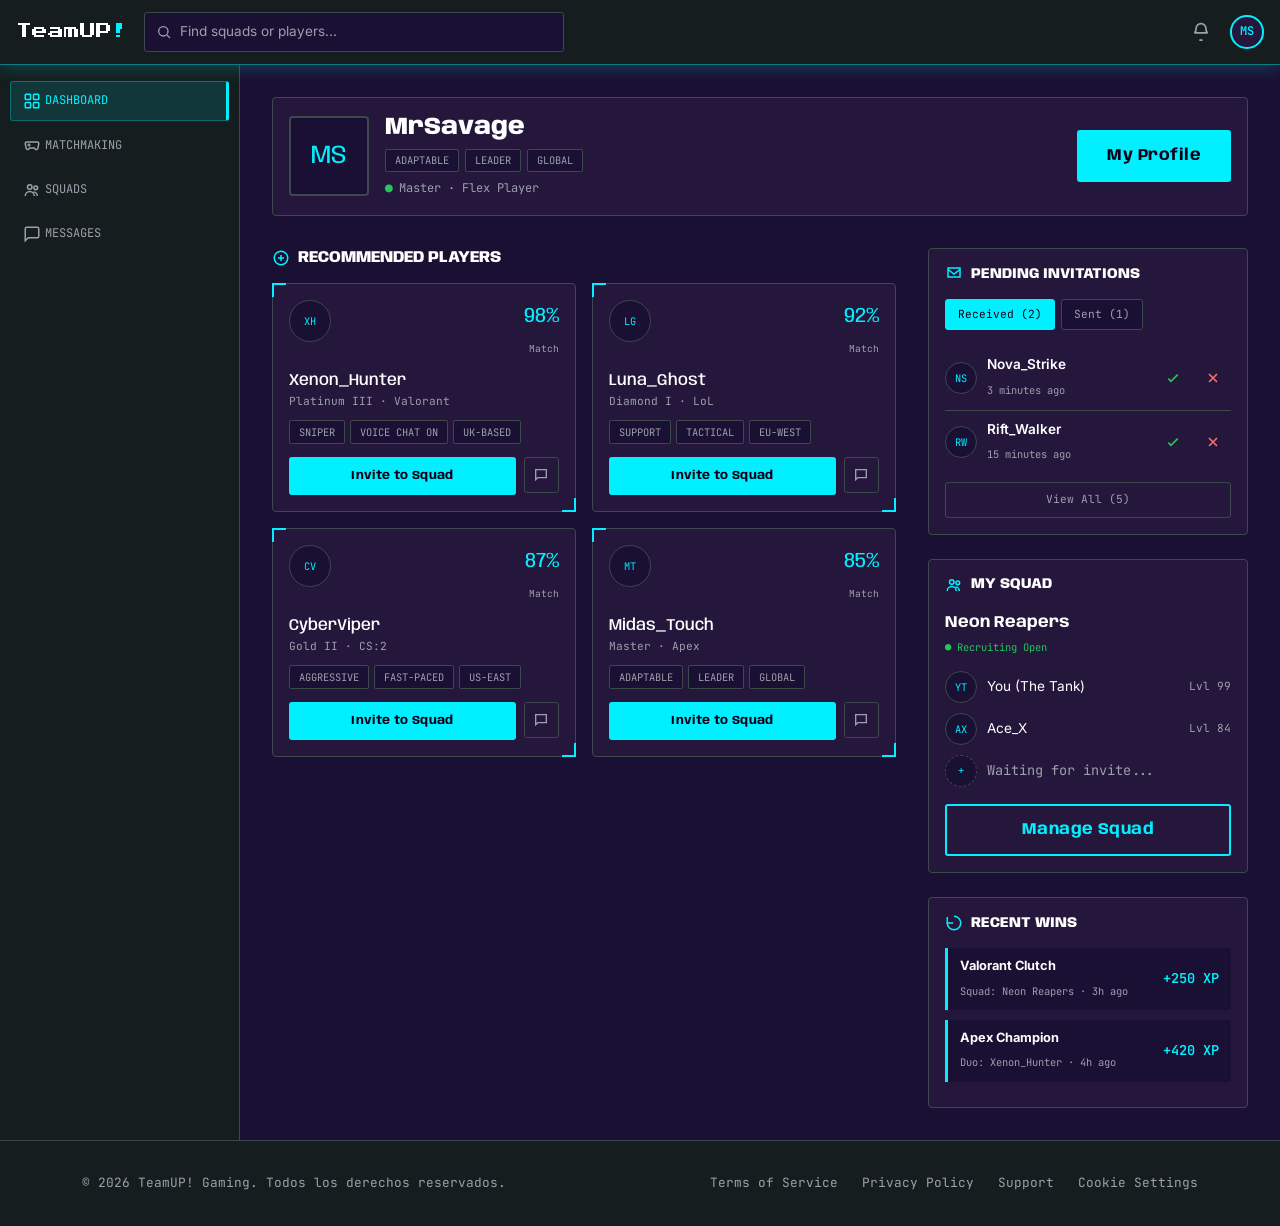
==== secciones/dashboard.html @ db88d230 "dashboard" ====
<!DOCTYPE html>
<html lang="es">
<head>
  <meta charset="UTF-8">
  <meta name="viewport" content="width=device-width, initial-scale=1.0">
  <title>Dashboard — TeamUP!</title>

  <link href="https://cdn.jsdelivr.net/npm/bootstrap@5.3.8/dist/css/bootstrap.min.css" rel="stylesheet">
  <link rel="preconnect" href="https://fonts.googleapis.com">
  <link rel="preconnect" href="https://fonts.gstatic.com" crossorigin>
  <link href="https://fonts.googleapis.com/css2?family=Press+Start+2P&family=Anybody:wght@600;800&family=Inter:wght@400;500&family=JetBrains+Mono:wght@500&display=swap" rel="stylesheet">
  <link rel="stylesheet" href="../assets/css/style.css">
</head>
<body>

  <!-- ===================== HEADER DE LA APP (compartido) ===================== -->
  <header class="app-header">
    <a href="../index.html" class="logo text-decoration-none">TeamUP<span class="text-accent">!</span></a>

    <div class="app-search">
      <svg width="16" height="16" viewBox="0 0 24 24" fill="none" stroke="currentColor" stroke-width="2">
        <circle cx="11" cy="11" r="7"/><path d="M21 21l-4.3-4.3"/>
      </svg>
      <input type="text" placeholder="Find squads or players...">
    </div>

    <div class="app-header-actions">
      <button class="icon-btn" aria-label="Notificaciones">
        <svg width="20" height="20" viewBox="0 0 24 24" fill="none" stroke="currentColor" stroke-width="2">
          <path d="M18 8a6 6 0 1 0-12 0c0 4-2 5-2 5h16s-2-1-2-5"/>
          <path d="M13.7 21a2 2 0 0 1-3.4 0"/>
        </svg>
      </button>
      <a href="edit-profile.html" class="avatar-sm text-decoration-none" aria-label="Mi perfil">MS</a>
    </div>
  </header>

  <div class="app-shell">

    <!-- ===================== SIDEBAR (compartido) ===================== -->
    <aside class="app-sidebar">
      <nav aria-label="Navegación de la app">
        <ul class="sidebar-nav">
          <li>
            <a href="dashboard.html" class="sidebar-link active">
              <svg viewBox="0 0 24 24" fill="none" stroke="currentColor" stroke-width="2">
                <rect x="3" y="3" width="7" height="7" rx="1"/><rect x="14" y="3" width="7" height="7" rx="1"/>
                <rect x="3" y="14" width="7" height="7" rx="1"/><rect x="14" y="14" width="7" height="7" rx="1"/>
              </svg>
              Dashboard
            </a>
          </li>
          <li>
            <a href="matchmaking.html" class="sidebar-link">
              <svg viewBox="0 0 24 24" fill="none" stroke="currentColor" stroke-width="2">
                <path d="M6 12h4M8 10v4M15 11h.01M18 13h.01"/>
                <path d="M5 8h14a2 2 0 0 1 2 2.5l-1.2 6A2 2 0 0 1 17.8 18H17l-2-2H9l-2 2h-.8a2 2 0 0 1-1.97-1.5l-1.2-6A2 2 0 0 1 5 8z"/>
              </svg>
              Matchmaking
            </a>
          </li>
          <li>
            <a href="squads.html" class="sidebar-link">
              <svg viewBox="0 0 24 24" fill="none" stroke="currentColor" stroke-width="2">
                <circle cx="9" cy="8" r="3"/><circle cx="17" cy="9" r="2.5"/>
                <path d="M3 20c0-3.3 2.7-6 6-6s6 2.7 6 6M14 14.5c2.8.3 5 2.5 5 5.5"/>
              </svg>
              Squads
            </a>
          </li>
          <li>
            <a href="messages.html" class="sidebar-link">
              <svg viewBox="0 0 24 24" fill="none" stroke="currentColor" stroke-width="2">
                <path d="M21 15a2 2 0 0 1-2 2H7l-4 4V5a2 2 0 0 1 2-2h14a2 2 0 0 1 2 2z"/>
              </svg>
              Messages
            </a>
          </li>
        </ul>
      </nav>
    </aside>

    <!-- ===================== CONTENIDO DEL DASHBOARD ===================== -->
    <main class="app-main">

      <!-- Banner de perfil -->
      <div class="panel profile-banner">
        <div class="avatar-lg">MS</div>
        <div class="profile-info flex-grow-1">
          <h1>MrSavage</h1>
          <div class="profile-tags">
            <span class="tag-pill">Adaptable</span>
            <span class="tag-pill">Leader</span>
            <span class="tag-pill">Global</span>
          </div>
          <p class="profile-meta mb-0">
            <span class="badge-online">●</span> Master · Flex Player
          </p>
        </div>
        <a href="edit-profile.html" class="btn btn-accent">My Profile</a>
      </div>

      <div class="dashboard-grid">

        <!-- Columna principal: jugadores recomendados -->
        <div>
          <div class="panel-header">
            <svg viewBox="0 0 24 24" fill="none" stroke="currentColor" stroke-width="2">
              <circle cx="12" cy="12" r="9"/><path d="M12 8v8M8 12h8"/>
            </svg>
            <h2 class="panel-title">Recommended Players</h2>
          </div>

          <div class="match-grid mb-4">

            <article class="match-card">
              <div class="match-card-top">
                <div class="member-avatar" style="width:2.6rem;height:2.6rem;">XH</div>
                <div class="match-percent">
                  <span class="value">98%</span>
                  <span class="label">Match</span>
                </div>
              </div>
              <h3>Xenon_Hunter</h3>
              <p class="rank-line">Platinum III · Valorant</p>
              <div class="tags-row">
                <span class="tag-pill">Sniper</span>
                <span class="tag-pill">Voice Chat On</span>
                <span class="tag-pill">UK-Based</span>
              </div>
              <div class="match-card-actions">
                <button class="btn btn-accent">Invite to Squad</button>
                <button class="icon-btn" aria-label="Enviar mensaje">
                  <svg width="16" height="16" viewBox="0 0 24 24" fill="none" stroke="currentColor" stroke-width="2">
                    <path d="M4 4h16v12H7l-3 3z"/>
                  </svg>
                </button>
              </div>
            </article>

            <article class="match-card">
              <div class="match-card-top">
                <div class="member-avatar" style="width:2.6rem;height:2.6rem;">LG</div>
                <div class="match-percent">
                  <span class="value">92%</span>
                  <span class="label">Match</span>
                </div>
              </div>
              <h3>Luna_Ghost</h3>
              <p class="rank-line">Diamond I · LoL</p>
              <div class="tags-row">
                <span class="tag-pill">Support</span>
                <span class="tag-pill">Tactical</span>
                <span class="tag-pill">EU-West</span>
              </div>
              <div class="match-card-actions">
                <button class="btn btn-accent">Invite to Squad</button>
                <button class="icon-btn" aria-label="Enviar mensaje">
                  <svg width="16" height="16" viewBox="0 0 24 24" fill="none" stroke="currentColor" stroke-width="2">
                    <path d="M4 4h16v12H7l-3 3z"/>
                  </svg>
                </button>
              </div>
            </article>

            <article class="match-card">
              <div class="match-card-top">
                <div class="member-avatar" style="width:2.6rem;height:2.6rem;">CV</div>
                <div class="match-percent">
                  <span class="value">87%</span>
                  <span class="label">Match</span>
                </div>
              </div>
              <h3>CyberViper</h3>
              <p class="rank-line">Gold II · CS:2</p>
              <div class="tags-row">
                <span class="tag-pill">Aggressive</span>
                <span class="tag-pill">Fast-Paced</span>
                <span class="tag-pill">US-East</span>
              </div>
              <div class="match-card-actions">
                <button class="btn btn-accent">Invite to Squad</button>
                <button class="icon-btn" aria-label="Enviar mensaje">
                  <svg width="16" height="16" viewBox="0 0 24 24" fill="none" stroke="currentColor" stroke-width="2">
                    <path d="M4 4h16v12H7l-3 3z"/>
                  </svg>
                </button>
              </div>
            </article>

            <article class="match-card">
              <div class="match-card-top">
                <div class="member-avatar" style="width:2.6rem;height:2.6rem;">MT</div>
                <div class="match-percent">
                  <span class="value">85%</span>
                  <span class="label">Match</span>
                </div>
              </div>
              <h3>Midas_Touch</h3>
              <p class="rank-line">Master · Apex</p>
              <div class="tags-row">
                <span class="tag-pill">Adaptable</span>
                <span class="tag-pill">Leader</span>
                <span class="tag-pill">Global</span>
              </div>
              <div class="match-card-actions">
                <button class="btn btn-accent">Invite to Squad</button>
                <button class="icon-btn" aria-label="Enviar mensaje">
                  <svg width="16" height="16" viewBox="0 0 24 24" fill="none" stroke="currentColor" stroke-width="2">
                    <path d="M4 4h16v12H7l-3 3z"/>
                  </svg>
                </button>
              </div>
            </article>

          </div>
        </div>

        <!-- Columna lateral: invitaciones, mi squad, recent wins -->
        <div>

          <div class="panel mb-4">
            <div class="panel-header">
              <svg viewBox="0 0 24 24" fill="none" stroke="currentColor" stroke-width="2">
                <path d="M4 4h16v12H4z"/><path d="M4 6l8 6 8-6"/>
              </svg>
              <h2 class="panel-title" style="font-size:0.9rem;">Pending Invitations</h2>
            </div>

            <div class="invite-tabs">
              <button class="active">Received (2)</button>
              <button>Sent (1)</button>
            </div>

            <div class="invite-row">
              <div class="member-avatar">NS</div>
              <div>
                <span class="invite-name">Nova_Strike</span>
                <span class="invite-time">3 minutes ago</span>
              </div>
              <div class="invite-row-actions">
                <button class="icon-btn icon-btn-accept" aria-label="Aceptar">
                  <svg width="16" height="16" viewBox="0 0 24 24" fill="none" stroke="currentColor" stroke-width="2.5"><path d="M5 13l4 4L19 7"/></svg>
                </button>
                <button class="icon-btn icon-btn-decline" aria-label="Rechazar">
                  <svg width="16" height="16" viewBox="0 0 24 24" fill="none" stroke="currentColor" stroke-width="2.5"><path d="M6 6l12 12M18 6L6 18"/></svg>
                </button>
              </div>
            </div>

            <div class="invite-row">
              <div class="member-avatar">RW</div>
              <div>
                <span class="invite-name">Rift_Walker</span>
                <span class="invite-time">15 minutes ago</span>
              </div>
              <div class="invite-row-actions">
                <button class="icon-btn icon-btn-accept" aria-label="Aceptar">
                  <svg width="16" height="16" viewBox="0 0 24 24" fill="none" stroke="currentColor" stroke-width="2.5"><path d="M5 13l4 4L19 7"/></svg>
                </button>
                <button class="icon-btn icon-btn-decline" aria-label="Rechazar">
                  <svg width="16" height="16" viewBox="0 0 24 24" fill="none" stroke="currentColor" stroke-width="2.5"><path d="M6 6l12 12M18 6L6 18"/></svg>
                </button>
              </div>
            </div>

            <button class="btn-text-link">View All (5)</button>
          </div>

          <div class="panel mb-4">
            <div class="panel-header">
              <svg viewBox="0 0 24 24" fill="none" stroke="currentColor" stroke-width="2">
                <circle cx="9" cy="8" r="3"/><circle cx="17" cy="9" r="2.5"/>
                <path d="M3 20c0-3.3 2.7-6 6-6s6 2.7 6 6M14 14.5c2.8.3 5 2.5 5 5.5"/>
              </svg>
              <h2 class="panel-title" style="font-size:0.9rem;">My Squad</h2>
            </div>

            <p class="squad-name">Neon Reapers</p>
            <p class="squad-status">● Recruiting Open</p>

            <div class="squad-member-row">
              <div class="member-avatar">YT</div>
              <span class="member-name">You (The Tank)</span>
              <span class="member-level">Lvl 99</span>
            </div>
            <div class="squad-member-row">
              <div class="member-avatar">AX</div>
              <span class="member-name">Ace_X</span>
              <span class="member-level">Lvl 84</span>
            </div>
            <div class="squad-member-row is-empty">
              <div class="member-avatar">+</div>
              <span class="member-name">Waiting for invite...</span>
            </div>

            <a href="squads.html" class="btn btn-outline-accent w-100 mt-2">Manage Squad</a>
          </div>

          <div class="panel">
            <div class="panel-header">
              <svg viewBox="0 0 24 24" fill="none" stroke="currentColor" stroke-width="2">
                <path d="M3 12a9 9 0 1 0 9-9"/><path d="M3 4v8h8"/>
              </svg>
              <h2 class="panel-title" style="font-size:0.9rem;">Recent Wins</h2>
            </div>

            <div class="win-row">
              <div>
                <span class="win-title">Valorant Clutch</span>
                <span class="win-meta">Squad: Neon Reapers · 3h ago</span>
              </div>
              <span class="win-xp">+250 XP</span>
            </div>
            <div class="win-row">
              <div>
                <span class="win-title">Apex Champion</span>
                <span class="win-meta">Duo: Xenon_Hunter · 4h ago</span>
              </div>
              <span class="win-xp">+420 XP</span>
            </div>
          </div>

        </div>
      </div>

    </main>
  </div>

  <!-- ===================== FOOTER (compartido) ===================== -->
  <footer class="site-footer">
    <div class="container d-flex flex-column flex-md-row justify-content-between align-items-center gap-3">
      <p class="mb-0">© <span id="anioActual"></span> TeamUP! Gaming. Todos los derechos reservados.</p>
      <ul class="footer-links list-unstyled d-flex gap-4 mb-0">
        <li><a href="terminos.html">Terms of Service</a></li>
        <li><a href="privacidad.html">Privacy Policy</a></li>
        <li><a href="soporte.html">Support</a></li>
        <li><a href="cookies.html">Cookie Settings</a></li>
      </ul>
    </div>
  </footer>

  <script src="https://cdn.jsdelivr.net/npm/bootstrap@5.3.8/dist/js/bootstrap.bundle.min.js"></script>
  <script src="../assets/js/script.js"></script>
</body>
</html>
---- assets/css/style.css ----
/* ===========================================================
   TeamUP! — style.css
   Estilos personalizados + overrides de Bootstrap 5.3.8
   Enfoque MOBILE FIRST: las reglas base son para celular (320px+),
   y los @media (min-width) van agregando/ajustando para
   tablet (768px) y desktop (1024px+).
   =========================================================== */

/* -----------------------------------------------------------
   1. DESIGN TOKENS (variables CSS)
   Estos valores son los mismos que están documentados en la
   Guía de Diseño Visual de la Fase 4. Si cambian la paleta allá,
   cambien estas variables y se actualiza TODO el sitio.
----------------------------------------------------------- */
:root {
  /* Color primario */
  --color-accent: #00F0FF;
  --color-accent-active: #00C2D1; /* versión más oscura para estado :active */

  /* Secundarios / neutros oscuros */
  --color-bg: #1A1033;
  --color-bg-alt: #202124;
  --color-panel: #24173B;
  --color-border: #3B494B;
  --color-shell: #151D1E; /* header / sidebar / footer: más oscuro que el resto */

  /* Texto */
  --color-text: #FFFFFF;
  --color-text-muted: #9E9FAC;

  /* Estado */
  --color-success: #22C55E;
  --color-error: #FF6B6B; /* verificado: 6.49:1 sobre --color-bg, supera el mínimo 4.5:1 */

  /* Tipografía */
  --font-display: 'Press Start 2P', cursive;
  --font-heading: 'Anybody', sans-serif;
  --font-body: 'Inter', sans-serif;
  --font-mono: 'JetBrains Mono', monospace;

  /* Espaciado base (escala simple de 8px) */
  --space-sm: 0.5rem;
  --space-md: 1rem;
  --space-lg: 2rem;
  --space-xl: 4rem;

  /* Esquinas: escala chica a propósito, para un look más recto/táctico
     en vez de las esquinas muy redondeadas de antes */
  --radius-sm: 2px;  /* tags, badges chicos */
  --radius-md: 3px;  /* botones, inputs, íconos */
  --radius-lg: 4px;  /* cards y paneles grandes */
}

/* -----------------------------------------------------------
   2. RESET / BASE
----------------------------------------------------------- */
body {
  background-color: var(--color-bg);
  color: var(--color-text);
  font-family: var(--font-body);
  line-height: 1.6;
}

a {
  text-decoration: none;
}

.text-accent {
  color: var(--color-accent);
}

/* Foco visible para navegación con teclado (accesibilidad) */
a:focus-visible,
button:focus-visible,
.btn:focus-visible {
  outline: 2px solid var(--color-accent);
  outline-offset: 3px;
}

/* -----------------------------------------------------------
   3. HEADER / NAVBAR
----------------------------------------------------------- */
.site-header {
  background-color: rgba(26, 16, 51, 0.95);
  border-bottom: 1px solid var(--color-border);
  position: sticky;
  top: 0;
  z-index: 1000;
  transition: box-shadow 0.2s ease;
}

/* Esta clase la agrega/quita script.js cuando hacés scroll */
.site-header--scrolled {
  box-shadow: 0 4px 20px rgba(0, 0, 0, 0.4);
}

.logo {
  font-family: var(--font-display);
  font-size: 1rem;
  color: var(--color-text);
}

.navbar-nav .nav-link {
  font-family: var(--font-mono);
  font-size: 0.85rem;
  letter-spacing: 0.05em;
  color: var(--color-text-muted);
  text-transform: uppercase;
}

.navbar-nav .nav-link.active,
.navbar-nav .nav-link:hover {
  color: var(--color-accent);
}

/* El ícono de "hamburguesa" del menú mobile, en color claro */
.navbar-toggler {
  border-color: var(--color-border);
}
.navbar-toggler-icon {
  filter: invert(1);
}

/* -----------------------------------------------------------
   4. BOTONES (con sus 4 estados: default / hover / active / disabled)
----------------------------------------------------------- */
.btn {
  font-family: var(--font-heading);
  font-weight: 700;
  letter-spacing: 0.03em;
  border-radius: var(--radius-md);
  padding: 0.75rem 1.75rem;
  transition: all 0.2s ease;
}

/* Botón primario — DEFAULT */
.btn-accent {
  background-color: var(--color-accent);
  color: #0A0118; /* texto oscuro, ratio de contraste 12.79:1 ya verificado en la Fase 4 */
  border: 2px solid var(--color-accent);
}

/* Botón primario — HOVER: glow sutil */
.btn-accent:hover {
  background-color: var(--color-accent);
  color: #0A0118;
  box-shadow: 0 0 16px rgba(0, 240, 255, 0.6);
}

/* Botón primario — ACTIVE: más oscuro/"hundido", sin glow (es el momento del click) */
.btn-accent:active {
  background-color: var(--color-accent-active);
  border-color: var(--color-accent-active);
  box-shadow: none;
  transform: translateY(1px);
}

/* Botón primario — DISABLED: opacidad reducida, sin brillo */
.btn-accent:disabled,
.btn-accent.disabled {
  background-color: var(--color-accent);
  opacity: 0.4;
  box-shadow: none;
  cursor: not-allowed;
}

/* Botón secundario (outline) */
.btn-outline-accent {
  background-color: transparent;
  color: var(--color-accent);
  border: 2px solid var(--color-accent);
}

.btn-outline-accent:hover {
  background-color: rgba(0, 240, 255, 0.1);
  box-shadow: 0 0 12px rgba(0, 240, 255, 0.35);
}

.btn-outline-accent:active {
  background-color: rgba(0, 240, 255, 0.18);
  transform: translateY(1px);
}

/* -----------------------------------------------------------
   5. HERO
----------------------------------------------------------- */
.hero {
  padding: var(--space-xl) 0 var(--space-lg);
}

.badge-version {
  display: inline-block;
  font-family: var(--font-mono);
  font-size: 0.7rem;
  color: var(--color-accent);
  border: 1px solid var(--color-border);
  border-radius: var(--radius-sm);
  padding: 0.25rem 0.6rem;
  margin-bottom: var(--space-md);
}

.hero-title {
  font-family: var(--font-heading);
  font-weight: 800;
  font-size: 2rem;
  line-height: 1.15;
  margin-bottom: var(--space-md);
}

.hero-text {
  color: var(--color-text-muted);
  font-size: 1rem;
  max-width: 36rem;
  margin-bottom: var(--space-lg);
}

/* Card flotante del jugador destacado */
.player-card {
  position: relative;
  background-color: var(--color-panel);
  border: 1px solid var(--color-border);
  border-radius: var(--radius-lg);
  padding: var(--space-lg);
}

.player-tag {
  font-family: var(--font-mono);
  font-weight: 600;
  color: var(--color-text);
}

.badge-online {
  color: var(--color-success);
  font-size: 0.8rem;
}

.player-meta {
  font-family: var(--font-mono);
  font-size: 0.8rem;
  color: var(--color-text-muted);
}

.player-rank {
  font-family: var(--font-heading);
  font-size: 2rem;
  color: var(--color-accent);
}
.player-rank small {
  font-size: 1rem;
  color: var(--color-text-muted);
}

.player-stars {
  color: var(--color-accent);
}

/* -----------------------------------------------------------
   6. SECCIÓN DE 3 DESTACADOS (features)
----------------------------------------------------------- */
.features {
  padding: var(--space-xl) 0;
  background-color: var(--color-bg-alt);
}

.section-title {
  font-family: var(--font-heading);
  font-weight: 800;
  font-size: 1.6rem;
}

.section-subtitle {
  color: var(--color-text-muted);
  max-width: 32rem;
}

.feature-card {
  position: relative;
  background-color: var(--color-panel);
  border: 1px solid var(--color-border);
  border-radius: var(--radius-lg);
  padding: var(--space-lg);
  height: 100%;
}

.feature-icon {
  color: var(--color-accent);
  margin-bottom: var(--space-md);
}

.feature-title {
  font-family: var(--font-heading);
  font-weight: 700;
  font-size: 1.1rem;
  margin-bottom: var(--space-sm);
}

.feature-text {
  color: var(--color-text-muted);
  font-size: 0.95rem;
  margin-bottom: 0;
}

/* -----------------------------------------------------------
   7. CTA FINAL
----------------------------------------------------------- */
.cta-final {
  padding: var(--space-xl) 0;
  background: linear-gradient(180deg, var(--color-bg-alt) 0%, var(--color-panel) 100%);
}

.cta-title {
  font-family: var(--font-heading);
  font-weight: 800;
  font-size: 1.8rem;
  margin-bottom: var(--space-md);
}

.cta-text {
  color: var(--color-text-muted);
  max-width: 30rem;
  margin: 0 auto var(--space-lg);
}

/* -----------------------------------------------------------
   8. FOOTER
----------------------------------------------------------- */
.site-footer {
  background-color: var(--color-shell);
  padding: var(--space-lg) 0;
  border-top: 1px solid var(--color-border);
  font-family: var(--font-mono);
  font-size: 0.8rem;
  color: var(--color-text-muted);
}

.footer-links a {
  color: var(--color-text-muted);
}
.footer-links a:hover {
  color: var(--color-accent);
}

/* ===========================================================
   9. ESQUINEROS DIAGONALES (player-card, feature-card, match-card)
   "Esquineros" cyan en diagonal — el detalle de marca que decora
   las cards destacadas (jugador, feature, match). Son 2 elementos
   chicos en forma de L, uno arriba-izquierda y otro abajo-derecha,
   apoyados justo sobre el borde de la card.
   =========================================================== */
.player-card::before,
.player-card::after,
.feature-card::before,
.feature-card::after,
.match-card::before,
.match-card::after {
  content: '';
  position: absolute;
  width: 14px;
  height: 14px;
  pointer-events: none;
}
.player-card::before,
.feature-card::before,
.match-card::before {
  top: -1px;
  left: -1px;
  border-top: 2px solid var(--color-accent);
  border-left: 2px solid var(--color-accent);
}
.player-card::after,
.feature-card::after,
.match-card::after {
  bottom: -1px;
  right: -1px;
  border-bottom: 2px solid var(--color-accent);
  border-right: 2px solid var(--color-accent);
}

/* ===========================================================
   10. PÁGINAS DE AUTENTICACIÓN (Login / Registro)
   =========================================================== */

/* Header simple para Registro: solo logo + link, sin nav completo */
.auth-header {
  padding: var(--space-md) 0;
}
.auth-header a {
  color: var(--color-text-muted);
}
.auth-header a:hover,
.auth-header strong {
  color: var(--color-accent);
}

/* Wrapper que centra la card vertical y horizontalmente */
.auth-wrapper {
  min-height: 100vh;
  display: flex;
  flex-direction: column;
  align-items: center;
  justify-content: center;
  padding: var(--space-lg) var(--space-md);
}

.auth-card {
  background-color: var(--color-panel);
  border: 1px solid var(--color-border);
  border-radius: var(--radius-lg);
  padding: var(--space-lg);
  width: 100%;
  max-width: 26rem;
}

.auth-logo {
  font-family: var(--font-display);
  font-size: 1.1rem;
  color: var(--color-text);
  text-align: center;
  display: block;
  margin-bottom: var(--space-sm);
}

.auth-title {
  font-family: var(--font-heading);
  font-weight: 800;
  font-size: 1.6rem;
  margin-bottom: var(--space-sm);
}

.auth-subtitle {
  text-align: center;
  color: var(--color-text-muted);
  font-family: var(--font-mono);
  font-size: 0.85rem;
  margin-bottom: var(--space-lg);
}

/* -- Campos de formulario -- */
.form-label-game {
  display: flex;
  align-items: center;
  gap: 0.4rem;
  font-family: var(--font-mono);
  font-size: 0.75rem;
  letter-spacing: 0.04em;
  color: var(--color-accent);
  text-transform: uppercase;
  margin-bottom: 0.4rem;
}

/* El "casillero" donde pegás el SVG del ícono. Tamaño fijo para que
   no importa de qué tamaño venga el SVG original de Figma, siempre
   quede prolijo y alineado con el texto. */
.label-icon {
  display: inline-flex;
  align-items: center;
  justify-content: center;
  width: 14px;
  height: 14px;
  flex-shrink: 0; /* que no se achique si el texto de la label es largo */
}
.label-icon svg {
  width: 100%;
  height: 100%;
}

.form-control-game {
  width: 100%;
  background-color: var(--color-bg);
  border: 1px solid var(--color-border);
  border-radius: var(--radius-md);
  padding: 0.65rem 0.9rem;
  color: var(--color-text);
  font-family: var(--font-body);
  transition: border-color 0.15s ease, box-shadow 0.15s ease;
}

.form-control-game::placeholder {
  color: var(--color-text-muted);
  opacity: 0.6;
}

/* Estado FOCUS */
.form-control-game:focus {
  outline: none;
  border-color: var(--color-accent);
  box-shadow: 0 0 0 3px rgba(0, 240, 255, 0.15);
}

/* Estado ERROR (lo agrega el JS al validar) */
.form-control-game.is-invalid {
  border-color: var(--color-error);
}
.form-control-game.is-invalid:focus {
  box-shadow: 0 0 0 3px rgba(255, 107, 107, 0.18);
}

/* Estado VÁLIDO (lo agrega el JS al validar) */
.form-control-game.is-valid {
  border-color: var(--color-success);
}

/* Mensaje de error: oculto por defecto, el JS le agrega .show */
.form-error-text {
  display: none;
  color: var(--color-error);
  font-family: var(--font-mono);
  font-size: 0.78rem;
  margin-top: 0.35rem;
}
.form-error-text.show {
  display: block;
}

/* Input de contraseña con botón de mostrar/ocultar */
.password-field {
  position: relative;
}
.password-toggle {
  position: absolute;
  right: 0.7rem;
  top: 50%;
  transform: translateY(-50%);
  background: none;
  border: none;
  color: var(--color-text-muted);
  cursor: pointer;
  padding: 0.2rem;
}
.password-toggle:hover {
  color: var(--color-accent);
}

/* Banner de feedback (éxito o error general del formulario) */
.form-feedback {
  display: none;
  border-radius: var(--radius-md);
  padding: 0.75rem 1rem;
  font-size: 0.9rem;
  margin-bottom: var(--space-md);
}
.form-feedback.show {
  display: block;
}
.form-feedback.feedback-success {
  background-color: rgba(34, 197, 94, 0.12);
  border: 1px solid var(--color-success);
  color: var(--color-success);
}
.form-feedback.feedback-error {
  background-color: rgba(255, 107, 107, 0.12);
  border: 1px solid var(--color-error);
  color: var(--color-error);
}

.form-check-game {
  font-size: 0.85rem;
  color: var(--color-text-muted);
}
.form-check-game a {
  color: var(--color-accent);
}

.auth-divider {
  border-top: 1px solid var(--color-border);
  margin: var(--space-md) 0;
}

.social-row {
  display: flex;
  justify-content: center;
  gap: 0.6rem;
}
.social-btn {
  width: 2.6rem;
  height: 2.6rem;
  display: flex;
  align-items: center;
  justify-content: center;
  background-color: var(--color-bg-alt);
  border: 1px solid var(--color-border);
  border-radius: var(--radius-md);
  color: var(--color-text-muted);
}
.social-btn:hover {
  color: var(--color-accent);
  border-color: var(--color-accent);
}

/* Barra de estado tipo HUD, abajo de la card de Login */
.status-bar {
  display: flex;
  justify-content: space-between;
  font-family: var(--font-mono);
  font-size: 0.7rem;
  color: var(--color-text-muted);
  margin-top: var(--space-md);
}
.status-dot {
  color: var(--color-success);
}

/* Fila de stats abajo de la card de Registro */
.stats-row {
  display: flex;
  gap: var(--space-xl);
  margin-top: var(--space-lg);
}
.stats-row .stat-number {
  font-family: var(--font-heading);
  font-weight: 800;
  font-size: 1.3rem;
  color: var(--color-accent);
  display: block;
  text-align: center;
}
.stats-row .stat-label {
  font-family: var(--font-mono);
  font-size: 0.7rem;
  color: var(--color-text-muted);
  text-align: center;
}

/* ===========================================================
   11. APP SHELL — header + sidebar de las pantallas internas
   (Dashboard, Matchmaking, Squads, Messages, Edit Profile).
   Mobile-first: en celular el sidebar es una barra horizontal
   de íconos arriba del contenido; en tablet/desktop (768px+)
   se convierte en columna vertical fija a la izquierda.
   =========================================================== */

.app-header {
  background-color: var(--color-shell);
  border-bottom: 1px solid rgba(0, 240, 255, 0.45);
  box-shadow: 0 1px 18px rgba(0, 240, 255, 0.25);
  padding: 0.75rem 1rem;
  display: flex;
  align-items: center;
  gap: 1rem;
  position: sticky;
  top: 0;
  z-index: 1000;
}

.app-search {
  flex: 1;
  position: relative;
  max-width: 420px;
}
.app-search svg {
  position: absolute;
  left: 0.75rem;
  top: 50%;
  transform: translateY(-50%);
  color: var(--color-text-muted);
  pointer-events: none;
}
.app-search input {
  width: 100%;
  background-color: var(--color-bg);
  border: 1px solid var(--color-border);
  border-radius: var(--radius-md);
  padding: 0.5rem 0.75rem 0.5rem 2.2rem;
  color: var(--color-text);
  font-family: var(--font-body);
  font-size: 0.85rem;
}
.app-search input::placeholder {
  color: var(--color-text-muted);
}
.app-search input:focus {
  outline: none;
  border-color: var(--color-accent);
}

.app-header-actions {
  display: flex;
  align-items: center;
  gap: 0.75rem;
  margin-left: auto;
}

.icon-btn {
  background: none;
  border: none;
  color: var(--color-text-muted);
  width: 2.2rem;
  height: 2.2rem;
  display: inline-flex;
  align-items: center;
  justify-content: center;
  border-radius: var(--radius-md);
  position: relative;
}
.icon-btn:hover {
  color: var(--color-accent);
  background-color: var(--color-bg-alt);
}

.avatar-sm {
  width: 2.1rem;
  height: 2.1rem;
  border-radius: 50%;
  border: 2px solid var(--color-accent);
  display: inline-flex;
  align-items: center;
  justify-content: center;
  background-color: var(--color-panel);
  font-family: var(--font-mono);
  font-size: 0.75rem;
  color: var(--color-accent);
  font-weight: 600;
}

/* -- Contenedor general: sidebar + main -- */
.app-shell {
  display: flex;
  flex-direction: column;
  min-height: calc(100vh - 60px);
}

.app-sidebar {
  background-color: var(--color-shell);
  border-bottom: 1px solid var(--color-border);
}
.sidebar-nav {
  display: flex;
  overflow-x: auto;
  list-style: none;
  margin: 0;
  padding: 0.5rem;
  gap: 0.25rem;
}
.sidebar-nav li {
  flex-shrink: 0;
}
.sidebar-link {
  display: flex;
  flex-direction: column;
  align-items: center;
  gap: 0.25rem;
  padding: 0.5rem 0.9rem;
  border-radius: var(--radius-md);
  color: var(--color-text-muted);
  font-family: var(--font-mono);
  font-size: 0.65rem;
  text-transform: uppercase;
  white-space: nowrap;
  border: 1px solid transparent;
  border-right: 3px solid transparent; /* la "barrita" vive en este borde */
}
.sidebar-link svg {
  width: 18px;
  height: 18px;
}
/* Hover y seleccionada comparten el rectángulo cyan... */
.sidebar-link.active,
.sidebar-link:hover {
  color: var(--color-accent);
  background-color: rgba(0, 240, 255, 0.12);
  border-color: rgba(0, 240, 255, 0.3);
}
/* ...pero la barrita marcada solo aparece en la seleccionada */
.sidebar-link.active {
  border-right-color: var(--color-accent);
}

.app-main {
  flex: 1;
  padding: var(--space-md);
}

/* -- Panel genérico (mismo estilo visual que .feature-card) -- */
.panel {
  background-color: var(--color-panel);
  border: 1px solid var(--color-border);
  border-radius: var(--radius-lg);
  padding: var(--space-md);
}

.panel-header {
  display: flex;
  align-items: center;
  gap: 0.5rem;
  margin-bottom: var(--space-md);
  color: var(--color-accent);
}
.panel-header svg {
  width: 18px;
  height: 18px;
  flex-shrink: 0;
}
.panel-title {
  font-family: var(--font-heading);
  font-weight: 800;
  font-size: 1rem;
  text-transform: uppercase;
  color: var(--color-text);
  margin: 0;
}

/* -- Tag pills (roles, estilos, ubicación) -- */
.tag-pill {
  display: inline-block;
  background-color: var(--color-bg);
  border: 1px solid var(--color-border);
  border-radius: var(--radius-sm);
  padding: 0.15rem 0.55rem;
  font-family: var(--font-mono);
  font-size: 0.65rem;
  color: var(--color-text-muted);
  text-transform: uppercase;
}

/* -- Banner de perfil (arriba del Dashboard) -- */
.profile-banner {
  display: flex;
  flex-wrap: wrap;
  align-items: center;
  gap: var(--space-md);
  margin-bottom: var(--space-lg);
}
.avatar-lg {
  width: 80px;
  height: 80px;
  border-radius: var(--radius-lg);
  background-color: var(--color-bg);
  border: 2px solid var(--color-border);
  display: flex;
  align-items: center;
  justify-content: center;
  font-family: var(--font-heading);
  font-size: 1.6rem;
  color: var(--color-accent);
  flex-shrink: 0;
}
.profile-info h1 {
  font-family: var(--font-heading);
  font-weight: 800;
  font-size: 1.5rem;
  margin-bottom: 0.4rem;
}
.profile-tags {
  display: flex;
  gap: 0.4rem;
  margin-bottom: 0.4rem;
  flex-wrap: wrap;
}
.profile-meta {
  font-family: var(--font-mono);
  font-size: 0.75rem;
  color: var(--color-text-muted);
  display: flex;
  align-items: center;
  gap: 0.4rem;
}

/* -- Grilla de jugadores recomendados / matches -- */
.match-grid {
  display: grid;
  grid-template-columns: 1fr;
  gap: var(--space-md);
}
.match-card {
  position: relative;
  background-color: var(--color-panel);
  border: 1px solid var(--color-border);
  border-radius: var(--radius-lg);
  padding: var(--space-md);
}
.match-card-top {
  display: flex;
  justify-content: space-between;
  align-items: flex-start;
  margin-bottom: 0.75rem;
}
.match-percent {
  text-align: right;
}
.match-percent .value {
  font-family: var(--font-heading);
  font-size: 1.3rem;
  color: var(--color-accent);
  display: block;
}
.match-percent .label {
  font-family: var(--font-mono);
  font-size: 0.6rem;
  color: var(--color-text-muted);
}
.match-card h3 {
  font-family: var(--font-heading);
  font-size: 1rem;
  margin: 0.5rem 0 0.15rem;
}
.match-card .rank-line {
  font-family: var(--font-mono);
  font-size: 0.7rem;
  color: var(--color-text-muted);
  margin-bottom: 0.6rem;
}
.match-card .tags-row {
  display: flex;
  gap: 0.35rem;
  flex-wrap: wrap;
  margin-bottom: 0.85rem;
}
.match-card-actions {
  display: flex;
  gap: 0.5rem;
}
.match-card-actions .btn {
  flex: 1;
  padding: 0.5rem 0.75rem;
  font-size: 0.75rem;
}
.match-card-actions .icon-btn {
  border: 1px solid var(--color-border);
  flex-shrink: 0;
}

/* -- Invitaciones pendientes -- */
.invite-tabs {
  display: flex;
  gap: 0.4rem;
  margin-bottom: var(--space-md);
}
.invite-tabs button {
  background-color: var(--color-bg);
  border: 1px solid var(--color-border);
  color: var(--color-text-muted);
  font-family: var(--font-mono);
  font-size: 0.7rem;
  padding: 0.35rem 0.75rem;
  border-radius: var(--radius-md);
}
.invite-tabs button.active {
  background-color: var(--color-accent);
  color: #0A0118;
  border-color: var(--color-accent);
}
.invite-row {
  display: flex;
  align-items: center;
  gap: 0.6rem;
  padding: 0.5rem 0;
  border-bottom: 1px solid var(--color-border);
}
.invite-row:last-of-type {
  border-bottom: none;
}
.invite-row .invite-name {
  font-size: 0.85rem;
  font-weight: 600;
  display: block;
}
.invite-row .invite-time {
  font-family: var(--font-mono);
  font-size: 0.65rem;
  color: var(--color-text-muted);
}
.invite-row-actions {
  margin-left: auto;
  display: flex;
  gap: 0.3rem;
}
.icon-btn-accept {
  color: var(--color-success);
}
.icon-btn-decline {
  color: var(--color-error);
}
.btn-text-link {
  display: block;
  text-align: center;
  width: 100%;
  background: none;
  border: 1px solid var(--color-border);
  border-radius: var(--radius-md);
  padding: 0.5rem;
  color: var(--color-text-muted);
  font-family: var(--font-mono);
  font-size: 0.7rem;
  margin-top: 0.5rem;
}
.btn-text-link:hover {
  color: var(--color-accent);
  border-color: var(--color-accent);
}

/* -- Mi Squad -- */
.squad-name {
  font-family: var(--font-heading);
  font-weight: 700;
  font-size: 1rem;
  margin-bottom: 0.2rem;
}
.squad-status {
  font-family: var(--font-mono);
  font-size: 0.65rem;
  color: var(--color-success);
  margin-bottom: var(--space-md);
}
.squad-member-row {
  display: flex;
  align-items: center;
  gap: 0.6rem;
  margin-bottom: 0.6rem;
}
.member-avatar {
  width: 2rem;
  height: 2rem;
  border-radius: 50%;
  background-color: var(--color-bg);
  border: 1px solid var(--color-border);
  display: flex;
  align-items: center;
  justify-content: center;
  font-family: var(--font-mono);
  font-size: 0.65rem;
  color: var(--color-accent);
  flex-shrink: 0;
}
.squad-member-row .member-name {
  font-size: 0.85rem;
  flex: 1;
}
.squad-member-row .member-level {
  font-family: var(--font-mono);
  font-size: 0.7rem;
  color: var(--color-text-muted);
}
.squad-member-row.is-empty {
  color: var(--color-text-muted);
  font-family: var(--font-mono);
  font-size: 0.75rem;
}
.squad-member-row.is-empty .member-avatar {
  border-style: dashed;
}

/* -- Recent Wins -- */
.win-row {
  border-left: 3px solid var(--color-accent);
  padding: 0.5rem 0.75rem;
  margin-bottom: 0.6rem;
  display: flex;
  justify-content: space-between;
  align-items: center;
  background-color: var(--color-bg);
  border-radius: 0 var(--radius-md) var(--radius-md) 0;
}
.win-row .win-title {
  font-weight: 700;
  font-size: 0.8rem;
  display: block;
}
.win-row .win-meta {
  font-family: var(--font-mono);
  font-size: 0.65rem;
  color: var(--color-text-muted);
}
.win-row .win-xp {
  color: var(--color-accent);
  font-family: var(--font-mono);
  font-weight: 600;
  font-size: 0.85rem;
  white-space: nowrap;
}

/* ===========================================================
   BREAKPOINTS — mobile first: de acá para abajo solo AGRANDAMOS
   o reordenamos cosas para pantallas más grandes.
   =========================================================== */

/* TABLET: 768px en adelante */
@media (min-width: 768px) {
  .hero-title {
    font-size: 2.6rem;
  }
  .section-title,
  .cta-title {
    font-size: 2rem;
  }

  /* El sidebar pasa de barra horizontal a columna vertical fija */
  .app-shell {
    flex-direction: row;
  }
  .app-sidebar {
    width: 210px;
    flex-shrink: 0;
    border-bottom: none;
    border-right: 1px solid var(--color-border);
  }
  .sidebar-nav {
    flex-direction: column;
    padding: var(--space-md) 0.6rem;
  }
  .sidebar-link {
    flex-direction: row;
    justify-content: flex-start;
    font-size: 0.75rem;
    padding: 0.6rem 0.8rem;
  }
  .app-main {
    padding: var(--space-lg);
  }
  .match-grid {
    grid-template-columns: 1fr 1fr;
  }
}

/* DESKTOP: 1024px en adelante */
@media (min-width: 1024px) {
  .hero {
    padding: 6rem 0 3rem;
  }
  .hero-title {
    font-size: 3.2rem;
  }
  .section-title {
    font-size: 2.4rem;
  }
  .cta-title {
    font-size: 2.6rem;
  }

  .app-sidebar {
    width: 240px;
  }
  .dashboard-grid {
    display: grid;
    grid-template-columns: 1fr 320px;
    gap: var(--space-lg);
    align-items: start;
  }
}
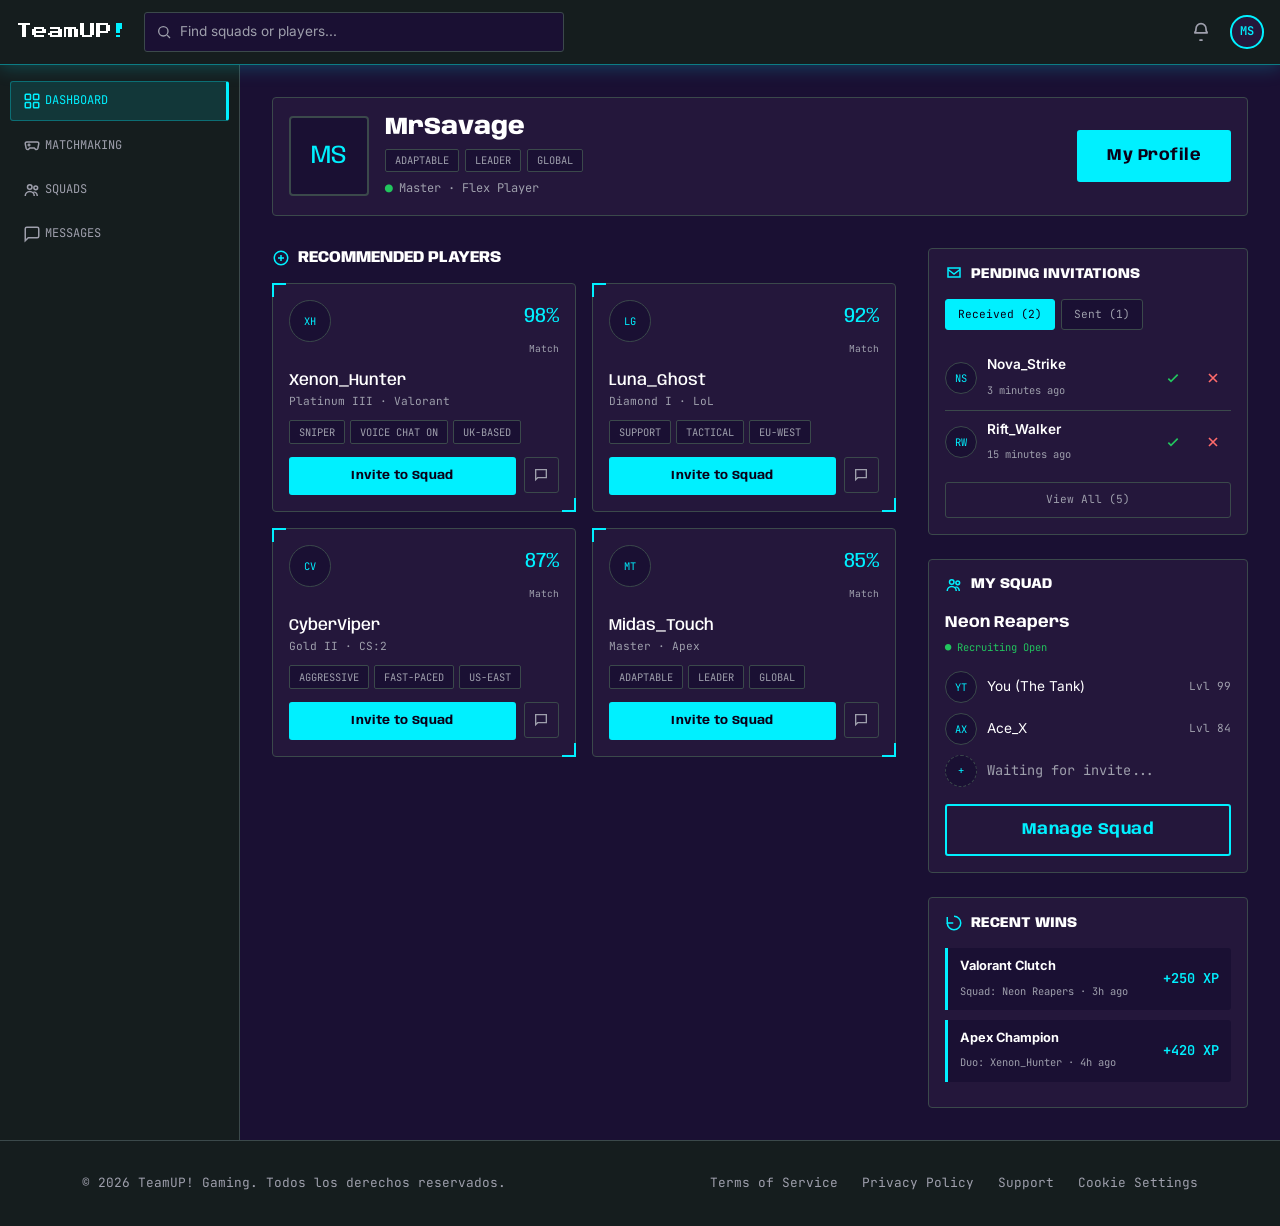
==== commit b405e621: "Edit Profile" ====
--- a/secciones/dashboard.html
+++ b/secciones/dashboard.html
@@ -31,7 +31,20 @@
           <path d="M13.7 21a2 2 0 0 1-3.4 0"/>
         </svg>
       </button>
-      <a href="edit-profile.html" class="avatar-sm text-decoration-none" aria-label="Mi perfil">MS</a>
+      <div class="profile-menu">
+        <button type="button" class="avatar-sm" id="profileMenuToggle" aria-haspopup="true" aria-expanded="false" aria-label="Abrir menu de perfil">MS</button>
+        <div class="profile-dropdown" id="profileDropdown">
+          <a href="edit-profile.html" class="profile-dropdown-item">
+            <svg viewBox="0 0 24 24" fill="none" stroke="currentColor" stroke-width="2"><circle cx="12" cy="8" r="4"/><path d="M4 20c0-4 3.5-7 8-7s8 3 8 7"/></svg>
+            My Profile
+          </a>
+          <div class="profile-dropdown-divider"></div>
+          <button type="button" class="profile-dropdown-item" id="logoutBtn">
+            <svg viewBox="0 0 24 24" fill="none" stroke="currentColor" stroke-width="2"><path d="M12 3v9"/><path d="M18 7a8 8 0 1 1-12 0"/></svg>
+            Log Out
+          </button>
+        </div>
+      </div>
     </div>
   </header>
 
@@ -343,4 +356,4 @@
   <script src="https://cdn.jsdelivr.net/npm/bootstrap@5.3.8/dist/js/bootstrap.bundle.min.js"></script>
   <script src="../assets/js/script.js"></script>
 </body>
-</html>
+</html>
--- a/assets/css/style.css
+++ b/assets/css/style.css
@@ -30,6 +30,7 @@
 
   /* Estado */
   --color-success: #22C55E;
+  --color-warning: #FFB020; /* estado "in-game" en Matchmaking */
   --color-error: #FF6B6B; /* verificado: 6.49:1 sobre --color-bg, supera el mínimo 4.5:1 */
 
   /* Tipografía */
@@ -221,6 +222,14 @@
   border: 1px solid var(--color-border);
   border-radius: var(--radius-lg);
   padding: var(--space-lg);
+  transition: transform 0.2s ease, box-shadow 0.2s ease, border-color 0.2s ease;
+  cursor: pointer;
+}
+
+.player-card:hover {
+  transform: translateY(-4px);
+  border-color: var(--color-accent);
+  box-shadow: 0 0 16px rgba(0, 240, 255, 0.45);
 }
 
 .player-tag {
@@ -341,18 +350,21 @@
 }
 
 /* ===========================================================
-   9. ESQUINEROS DIAGONALES (player-card, feature-card, match-card)
+   9. ESQUINEROS DIAGONALES (player-card, feature-card, match-card,
+   squad-card)
    "Esquineros" cyan en diagonal — el detalle de marca que decora
-   las cards destacadas (jugador, feature, match). Son 2 elementos
-   chicos en forma de L, uno arriba-izquierda y otro abajo-derecha,
-   apoyados justo sobre el borde de la card.
+   las cards destacadas (jugador, feature, match, squad). Son 2
+   elementos chicos en forma de L, uno arriba-izquierda y otro
+   abajo-derecha, apoyados justo sobre el borde de la card.
    =========================================================== */
 .player-card::before,
 .player-card::after,
 .feature-card::before,
 .feature-card::after,
 .match-card::before,
-.match-card::after {
+.match-card::after,
+.squad-card::before,
+.squad-card::after {
   content: '';
   position: absolute;
   width: 14px;
@@ -361,7 +373,8 @@
 }
 .player-card::before,
 .feature-card::before,
-.match-card::before {
+.match-card::before,
+.squad-card::before {
   top: -1px;
   left: -1px;
   border-top: 2px solid var(--color-accent);
@@ -369,7 +382,8 @@
 }
 .player-card::after,
 .feature-card::after,
-.match-card::after {
+.match-card::after,
+.squad-card::after {
   bottom: -1px;
   right: -1px;
   border-bottom: 2px solid var(--color-accent);
@@ -867,6 +881,14 @@
   border: 1px solid var(--color-border);
   border-radius: var(--radius-lg);
   padding: var(--space-md);
+  transition: transform 0.2s ease, box-shadow 0.2s ease, border-color 0.2s ease;
+  cursor: pointer;
+}
+
+.match-card:hover {
+  transform: translateY(-4px);
+  border-color: var(--color-accent);
+  box-shadow: 0 0 16px rgba(0, 240, 255, 0.45);
 }
 .match-card-top {
   display: flex;
@@ -1069,6 +1091,882 @@
 }
 
 /* ===========================================================
+   12. MATCHMAKING
+   =========================================================== */
+
+.page-header-row {
+  display: flex;
+  flex-wrap: wrap;
+  justify-content: space-between;
+  align-items: flex-start;
+  gap: var(--space-md);
+  margin-bottom: var(--space-lg);
+}
+.page-header-row h1 {
+  font-family: var(--font-heading);
+  font-weight: 800;
+  font-size: 1.5rem;
+  margin-bottom: 0.4rem;
+}
+.page-header-row p {
+  color: var(--color-text-muted);
+  max-width: 38rem;
+  margin-bottom: 0;
+  font-size: 0.9rem;
+}
+.page-header-row .btn {
+  flex-shrink: 0;
+}
+
+/* Grilla: 1 columna en mobile, 2 en tablet, 3 en desktop */
+.matchmaking-grid {
+  display: grid;
+  grid-template-columns: 1fr;
+  gap: var(--space-md);
+}
+
+/* Badge "Match Score" en la esquina de la card */
+.score-badge {
+  text-align: right;
+}
+.score-badge .label {
+  display: block;
+  font-family: var(--font-mono);
+  font-size: 0.6rem;
+  color: var(--color-text-muted);
+  text-transform: uppercase;
+}
+.score-badge .value {
+  font-family: var(--font-heading);
+  font-size: 1.4rem;
+  color: var(--color-accent);
+}
+
+/* Estado del jugador: punto de color + texto */
+.player-status {
+  display: flex;
+  align-items: center;
+  gap: 0.4rem;
+  font-family: var(--font-mono);
+  font-size: 0.7rem;
+  color: var(--color-text-muted);
+  margin: 0.3rem 0 1rem;
+}
+.status-dot-ind {
+  width: 8px;
+  height: 8px;
+  border-radius: 50%;
+  flex-shrink: 0;
+}
+.status-dot-ind.is-available { background-color: var(--color-success); }
+.status-dot-ind.is-busy      { background-color: var(--color-warning); }
+.status-dot-ind.is-dnd       { background-color: var(--color-error); }
+
+/* Grilla 2x2 de stats (Role/Rank/Language/Reputation) */
+.stat-grid {
+  display: grid;
+  grid-template-columns: 1fr 1fr;
+  gap: 0.75rem;
+  margin-bottom: var(--space-md);
+}
+.stat-grid .stat-label {
+  display: block;
+  font-family: var(--font-mono);
+  font-size: 0.6rem;
+  color: var(--color-text-muted);
+  text-transform: uppercase;
+  margin-bottom: 0.15rem;
+}
+.stat-grid .stat-value {
+  font-size: 0.85rem;
+  font-weight: 600;
+}
+.stars .filled { color: var(--color-accent); }
+.stars .empty { color: var(--color-border); }
+
+/* Card de cierre "Want Better Matches?" — no es un jugador, así que
+   no lleva esquineros ni el mismo fondo sólido, va con borde punteado */
+.cta-mini-card {
+  border: 1px dashed var(--color-border);
+  border-radius: var(--radius-lg);
+  padding: var(--space-lg) var(--space-md);
+  height: 100%;
+  display: flex;
+  flex-direction: column;
+  align-items: center;
+  justify-content: center;
+  text-align: center;
+  gap: 0.5rem;
+  color: var(--color-text-muted);
+}
+.cta-mini-card svg {
+  color: var(--color-accent);
+}
+.cta-mini-card h3 {
+  font-family: var(--font-heading);
+  font-size: 1rem;
+  color: var(--color-text);
+  margin: 0;
+}
+.cta-mini-card p {
+  font-size: 0.8rem;
+  margin: 0;
+  max-width: 16rem;
+}
+
+/* ===========================================================
+   13. SQUADS
+   =========================================================== */
+
+/* -- Panel de filtros -- */
+.filters-panel {
+  display: flex;
+  flex-wrap: wrap;
+  gap: var(--space-md);
+  align-items: flex-end;
+  margin-bottom: var(--space-lg);
+}
+.filter-group {
+  display: flex;
+  flex-direction: column;
+  gap: 0.35rem;
+}
+.filter-group label {
+  font-family: var(--font-mono);
+  font-size: 0.65rem;
+  letter-spacing: 0.04em;
+  color: var(--color-accent);
+  text-transform: uppercase;
+}
+
+/* Reutilizamos .form-control-game para los <select>, pero les
+   sacamos la flechita nativa del navegador y ponemos la nuestra */
+select.form-control-game {
+  appearance: none;
+  background-image: url("data:image/svg+xml,%3Csvg xmlns='http://www.w3.org/2000/svg' viewBox='0 0 24 24' fill='none' stroke='%2300F0FF' stroke-width='2'%3E%3Cpath d='M6 9l6 6 6-6'/%3E%3C/svg%3E");
+  background-repeat: no-repeat;
+  background-position: right 0.7rem center;
+  background-size: 14px;
+  padding-right: 2.2rem;
+  min-width: 11rem;
+}
+
+/* Toggle "2v2 / 5v5 / All" */
+.toggle-group {
+  display: flex;
+  border: 1px solid var(--color-border);
+  border-radius: var(--radius-md);
+  overflow: hidden;
+}
+.toggle-btn {
+  background-color: var(--color-bg);
+  color: var(--color-text-muted);
+  border: none;
+  border-right: 1px solid var(--color-border);
+  padding: 0.6rem 0.9rem;
+  font-family: var(--font-mono);
+  font-size: 0.75rem;
+}
+.toggle-btn:last-child {
+  border-right: none;
+}
+.toggle-btn.active {
+  background-color: rgba(0, 240, 255, 0.12);
+  color: var(--color-accent);
+}
+
+/* -- Grilla de squads: 1 col mobile, 2 tablet, 3 desktop -- */
+.squads-grid {
+  display: grid;
+  grid-template-columns: 1fr;
+  gap: var(--space-md);
+}
+
+/* -- Squad card -- */
+.squad-card {
+  position: relative;
+  background-color: var(--color-panel);
+  border: 1px solid var(--color-border);
+  border-radius: var(--radius-lg);
+  padding: var(--space-md);
+}
+.squad-card-header {
+  display: flex;
+  justify-content: space-between;
+  align-items: flex-start;
+  gap: 0.5rem;
+  margin-bottom: 0.15rem;
+}
+.squad-card-header h3 {
+  font-family: var(--font-mono);
+  font-weight: 600;
+  font-size: 0.95rem;
+  letter-spacing: 0.04em;
+  text-transform: uppercase;
+  color: var(--color-accent);
+  margin: 0;
+}
+.tier-badge {
+  background-color: var(--color-bg);
+  border: 1px solid var(--color-accent);
+  color: var(--color-accent);
+  font-family: var(--font-mono);
+  font-size: 0.6rem;
+  text-transform: uppercase;
+  padding: 0.15rem 0.5rem;
+  border-radius: var(--radius-sm);
+  white-space: nowrap;
+}
+.squad-game-sub {
+  font-family: var(--font-heading);
+  font-weight: 800;
+  font-size: 1.05rem;
+  line-height: 1.15;
+  text-transform: uppercase;
+  color: var(--color-text);
+  margin: 0.2rem 0 var(--space-md);
+}
+
+.capacity-row {
+  display: flex;
+  align-items: center;
+  gap: 0.6rem;
+  margin-bottom: 0.6rem;
+}
+.capacity-label {
+  font-family: var(--font-mono);
+  font-size: 0.6rem;
+  letter-spacing: 0.04em;
+  color: var(--color-text-muted);
+  text-transform: uppercase;
+  white-space: nowrap;
+  flex-shrink: 0;
+}
+.capacity-bar {
+  flex: 1;
+  display: flex;
+  gap: 3px;
+}
+.capacity-segment {
+  flex: 1;
+  height: 6px;
+  background-color: var(--color-bg);
+  border: 1px solid var(--color-border);
+  border-radius: 1px;
+}
+.capacity-segment.filled {
+  background-color: var(--color-accent);
+  border-color: var(--color-accent);
+}
+
+.online-row {
+  display: flex;
+  align-items: center;
+  gap: 0.6rem;
+  margin-bottom: var(--space-md);
+}
+.avatar-stack {
+  display: flex;
+}
+.avatar-stack .member-avatar {
+  width: 2.3rem;
+  height: 2.3rem;
+  font-size: 0.7rem;
+  border: 2px solid var(--color-accent); /* el "aro" de color que pediste */
+  margin-left: -0.3rem; /* mucho menos superposición que antes */
+  background-color: var(--color-bg-alt);
+}
+.avatar-stack .member-avatar:first-child {
+  margin-left: 0;
+}
+.online-row .online-text {
+  font-family: var(--font-mono);
+  font-size: 0.7rem;
+  color: var(--color-accent);
+}
+
+.squad-tags {
+  display: flex;
+  gap: 0.35rem;
+  flex-wrap: wrap;
+  margin-bottom: var(--space-md);
+}
+
+.squad-actions {
+  display: flex;
+  gap: 0.5rem;
+}
+.squad-actions .btn {
+  flex: 1;
+  padding: 0.55rem 0.5rem;
+  font-size: 0.8rem;
+}
+
+/* ===========================================================
+   14. MESSAGES
+   Mobile-first: en celular se apilan las 3 columnas (lista
+   arriba con scroll propio, chat al medio, panel de perfil
+   oculto). En tablet aparecen lista+chat lado a lado, y recién
+   en desktop entran las 3 columnas juntas.
+   =========================================================== */
+
+.messages-main {
+  display: flex;
+  flex-direction: column;
+}
+.messages-layout {
+  display: flex;
+  flex-direction: column;
+  gap: var(--space-md);
+  flex: 1;
+}
+
+/* -- Columna 1: lista de conversaciones -- */
+.conversations-panel {
+  background-color: var(--color-panel);
+  border: 1px solid var(--color-border);
+  border-radius: var(--radius-lg);
+  display: flex;
+  flex-direction: column;
+  max-height: 320px;
+  overflow: hidden;
+}
+.conv-search {
+  flex: none; /* .app-search trae flex:1 pensado para una fila — acá lo cancelamos */
+  margin: var(--space-sm);
+  max-width: none;
+}
+.conv-list {
+  list-style: none;
+  margin: 0;
+  padding: 0;
+  overflow-y: auto;
+}
+.conv-item {
+  display: flex;
+  align-items: center;
+  gap: 0.6rem;
+  padding: 0.6rem var(--space-sm);
+  cursor: pointer;
+  border-left: 3px solid transparent;
+}
+.conv-item:hover {
+  background-color: rgba(0, 240, 255, 0.08);
+}
+.conv-item.active {
+  background-color: rgba(0, 240, 255, 0.12);
+  border-left-color: var(--color-accent);
+}
+.conv-info {
+  display: flex;
+  flex-direction: column;
+  min-width: 0; /* para que el ellipsis funcione adentro de un flex item */
+  flex: 1;
+}
+.conv-name {
+  display: flex;
+  align-items: center;
+  gap: 0.35rem;
+  font-size: 0.85rem;
+  font-weight: 600;
+}
+.conv-preview {
+  font-size: 0.75rem;
+  color: var(--color-text-muted);
+  white-space: nowrap;
+  overflow: hidden;
+  text-overflow: ellipsis;
+}
+.conv-time {
+  font-family: var(--font-mono);
+  font-size: 0.65rem;
+  color: var(--color-text-muted);
+  flex-shrink: 0;
+  align-self: flex-start;
+}
+
+/* -- Columna 2: ventana de chat -- */
+.chat-window {
+  background-color: var(--color-panel);
+  border: 1px solid var(--color-border);
+  border-radius: var(--radius-lg);
+  display: flex;
+  flex-direction: column;
+  height: 70vh;
+  min-height: 420px;
+}
+.chat-header {
+  display: flex;
+  justify-content: space-between;
+  align-items: center;
+  padding: var(--space-sm) var(--space-md);
+  border-bottom: 1px solid var(--color-border);
+  flex-shrink: 0;
+}
+.chat-header-info {
+  display: flex;
+  align-items: center;
+  gap: 0.6rem;
+}
+.chat-header-info h2 {
+  font-family: var(--font-heading);
+  font-size: 1rem;
+  margin: 0;
+}
+.chat-header-actions {
+  display: flex;
+  gap: 0.3rem;
+}
+.status-pill {
+  display: inline-flex;
+  align-items: center;
+  gap: 0.3rem;
+  font-family: var(--font-mono);
+  font-size: 0.65rem;
+  text-transform: uppercase;
+  color: var(--color-text-muted);
+}
+.status-pill.is-available { color: var(--color-success); }
+
+.chat-messages {
+  flex: 1;
+  overflow-y: auto;
+  padding: var(--space-md);
+  display: flex;
+  flex-direction: column;
+  gap: var(--space-md);
+}
+.chat-date-divider {
+  text-align: center;
+  font-family: var(--font-mono);
+  font-size: 0.65rem;
+  color: var(--color-text-muted);
+  text-transform: uppercase;
+}
+.msg-row {
+  display: flex;
+  align-items: flex-end;
+  gap: 0.5rem;
+  max-width: 85%;
+}
+.msg-row.msg-out {
+  align-self: flex-end;
+  flex-direction: row-reverse;
+}
+.msg-bubble {
+  background-color: var(--color-bg-alt);
+  border: 1px solid var(--color-border);
+  border-radius: var(--radius-lg);
+  padding: 0.6rem 0.8rem;
+}
+.msg-row.msg-out .msg-bubble {
+  background-color: var(--color-accent);
+  border-color: var(--color-accent);
+}
+.msg-bubble p {
+  margin: 0;
+  font-size: 0.85rem;
+}
+.msg-row.msg-out .msg-bubble p {
+  color: #0A0118;
+}
+.msg-meta {
+  font-family: var(--font-mono);
+  font-size: 0.65rem;
+  color: var(--color-text-muted);
+  margin-bottom: 0.25rem;
+}
+.msg-row.msg-out .msg-meta {
+  color: rgba(10, 1, 24, 0.6);
+}
+
+.msg-attachment {
+  display: flex;
+  align-items: center;
+  gap: 0.5rem;
+  background-color: var(--color-bg);
+  border: 1px solid var(--color-border);
+  border-radius: var(--radius-md);
+  padding: 0.5rem 0.6rem;
+  margin-top: 0.5rem;
+  color: var(--color-text);
+}
+.msg-attachment:hover {
+  border-color: var(--color-accent);
+}
+.msg-attachment .attachment-info {
+  flex: 1;
+  display: flex;
+  flex-direction: column;
+  min-width: 0;
+}
+.msg-attachment .attachment-info strong {
+  font-size: 0.78rem;
+  white-space: nowrap;
+  overflow: hidden;
+  text-overflow: ellipsis;
+}
+.msg-attachment .attachment-info small {
+  font-family: var(--font-mono);
+  font-size: 0.65rem;
+  color: var(--color-text-muted);
+}
+
+.chat-input-row {
+  display: flex;
+  align-items: center;
+  gap: 0.4rem;
+  padding: var(--space-sm) var(--space-md);
+  border-top: 1px solid var(--color-border);
+  flex-shrink: 0;
+}
+.chat-input-row input {
+  flex: 1;
+  background-color: var(--color-bg);
+  border: 1px solid var(--color-border);
+  border-radius: var(--radius-md);
+  padding: 0.55rem 0.8rem;
+  color: var(--color-text);
+  font-family: var(--font-body);
+  font-size: 0.85rem;
+}
+.chat-input-row input:focus {
+  outline: none;
+  border-color: var(--color-accent);
+}
+.chat-input-row .btn {
+  flex-shrink: 0;
+  padding: 0.55rem 1.2rem;
+}
+
+/* -- Columna 3: perfil del contacto -- */
+.chat-profile-panel {
+  display: none; /* solo aparece en desktop, ver breakpoint 1024px */
+  background-color: var(--color-panel);
+  border: 1px solid var(--color-border);
+  border-radius: var(--radius-lg);
+  padding: var(--space-md);
+  text-align: center;
+}
+.chat-profile-panel h3 {
+  font-family: var(--font-heading);
+  font-size: 1rem;
+  margin: var(--space-sm) 0 0.2rem;
+}
+.chat-profile-panel .profile-meta {
+  justify-content: center;
+  margin-bottom: var(--space-md);
+}
+.profile-actions-row {
+  display: flex;
+  justify-content: center;
+  gap: 0.4rem;
+  padding-bottom: var(--space-sm);
+  border-bottom: 1px solid var(--color-border);
+}
+.sm-title {
+  font-size: 0.75rem !important;
+  text-align: left;
+}
+.shared-media-grid {
+  display: grid;
+  grid-template-columns: 1fr 1fr 1fr;
+  gap: 0.4rem;
+}
+.media-thumb {
+  aspect-ratio: 1;
+  background-color: var(--color-bg-alt);
+  border: 1px solid var(--color-border);
+  border-radius: var(--radius-md);
+  display: flex;
+  align-items: center;
+  justify-content: center;
+  color: var(--color-text-muted);
+}
+.media-thumb.more {
+  font-family: var(--font-mono);
+  font-size: 0.6rem;
+  text-align: center;
+  color: var(--color-accent);
+  text-decoration: none;
+}
+.shared-squads-list {
+  list-style: none;
+  margin: 0;
+  padding: 0;
+  text-align: left;
+}
+.shared-squads-list li {
+  display: flex;
+  align-items: center;
+  gap: 0.5rem;
+  padding: 0.4rem 0;
+  font-size: 0.8rem;
+}
+.shared-squads-list .member-avatar {
+  width: 1.6rem;
+  height: 1.6rem;
+  font-size: 0.55rem;
+}
+
+/* ===========================================================
+   15. MENÚ DE PERFIL (avatar) Y NOTIFICACIÓN TOAST
+   =========================================================== */
+
+.profile-menu {
+  position: relative;
+}
+.profile-menu > .avatar-sm {
+  cursor: pointer;
+  padding: 0;
+}
+.profile-dropdown {
+  position: absolute;
+  top: calc(100% + 0.7rem);
+  right: 0;
+  min-width: 11rem;
+  background-color: var(--color-shell);
+  border: 1px solid var(--color-accent);
+  border-radius: var(--radius-lg);
+  padding: 0.4rem;
+  box-shadow: 0 10px 28px rgba(0, 0, 0, 0.5), 0 0 16px rgba(0, 240, 255, 0.2);
+  display: none;
+  z-index: 1100;
+}
+.profile-dropdown.show {
+  display: block;
+}
+.profile-dropdown-item {
+  display: flex;
+  align-items: center;
+  gap: 0.6rem;
+  width: 100%;
+  background: none;
+  border: none;
+  color: var(--color-text);
+  font-family: var(--font-mono);
+  font-size: 0.75rem;
+  letter-spacing: 0.03em;
+  text-transform: uppercase;
+  text-align: left;
+  padding: 0.6rem 0.7rem;
+  border-radius: var(--radius-md);
+}
+.profile-dropdown-item svg {
+  width: 16px;
+  height: 16px;
+  color: var(--color-accent);
+  flex-shrink: 0;
+}
+.profile-dropdown-item:hover {
+  background-color: rgba(0, 240, 255, 0.12);
+  color: var(--color-accent);
+}
+.profile-dropdown-divider {
+  border-top: 1px solid var(--color-border);
+  margin: 0.3rem 0;
+}
+
+/* Notificación flotante ("Invitation Sent") */
+.toast-container {
+  position: fixed;
+  bottom: 1.5rem;
+  right: 1.5rem;
+  z-index: 2000;
+  display: flex;
+  flex-direction: column;
+  gap: 0.6rem;
+  max-width: calc(100vw - 2rem);
+}
+.toast-notif {
+  display: flex;
+  align-items: center;
+  gap: 0.6rem;
+  background-color: var(--color-shell);
+  border: 1px solid var(--color-accent);
+  border-radius: var(--radius-md);
+  padding: 0.8rem 1.2rem;
+  color: var(--color-accent);
+  font-family: var(--font-mono);
+  font-size: 0.8rem;
+  letter-spacing: 0.05em;
+  text-transform: uppercase;
+  box-shadow: 0 0 20px rgba(0, 240, 255, 0.25), 0 8px 24px rgba(0, 0, 0, 0.4);
+  opacity: 0;
+  transform: translateY(12px);
+  transition: opacity 0.25s ease, transform 0.25s ease;
+}
+.toast-notif.show {
+  opacity: 1;
+  transform: translateY(0);
+}
+.toast-notif svg {
+  width: 18px;
+  height: 18px;
+  flex-shrink: 0;
+}
+
+/* ===========================================================
+   16. EDIT PROFILE
+   =========================================================== */
+
+.edit-profile-grid {
+  display: grid;
+  grid-template-columns: 1fr;
+  gap: var(--space-md);
+}
+
+.avatar-edit-wrap {
+  position: relative;
+  width: 100px;
+  height: 100px;
+  flex-shrink: 0;
+}
+.avatar-edit-wrap .avatar-lg {
+  width: 100px;
+  height: 100px;
+  font-size: 1.8rem;
+}
+.avatar-edit-btn {
+  position: absolute;
+  bottom: -6px;
+  right: -6px;
+  width: 1.8rem;
+  height: 1.8rem;
+  border-radius: 50%;
+  background-color: var(--color-accent);
+  color: #0A0118;
+  border: 2px solid var(--color-bg);
+  display: flex;
+  align-items: center;
+  justify-content: center;
+}
+.avatar-edit-btn svg {
+  width: 14px;
+  height: 14px;
+}
+
+textarea.form-control-game {
+  resize: vertical;
+  min-height: 5rem;
+  font-family: var(--font-body);
+}
+
+/* Chips de cuentas vinculadas (Steam, Riot ID) */
+.linked-account-chip {
+  display: flex;
+  align-items: center;
+  gap: 0.5rem;
+  border: 1px solid var(--color-border);
+  border-radius: var(--radius-md);
+  padding: 0.5rem 0.75rem;
+  font-size: 0.8rem;
+}
+.linked-account-chip svg {
+  width: 16px;
+  height: 16px;
+  color: var(--color-accent);
+  flex-shrink: 0;
+}
+.linked-account-chip .chip-label {
+  color: var(--color-text-muted);
+  font-family: var(--font-mono);
+  font-size: 0.65rem;
+  text-transform: uppercase;
+  display: block;
+}
+
+/* Grilla de 4 stats (Skill Level Profile) */
+.skill-stat-grid {
+  display: grid;
+  grid-template-columns: repeat(2, 1fr);
+  gap: 0.6rem;
+}
+.skill-stat {
+  text-align: center;
+  border: 1px solid var(--color-border);
+  border-radius: var(--radius-md);
+  padding: 0.7rem 0.4rem;
+}
+.skill-stat .value {
+  font-family: var(--font-heading);
+  font-weight: 800;
+  font-size: 1.4rem;
+  color: var(--color-accent);
+  display: block;
+}
+.skill-stat .label {
+  font-family: var(--font-mono);
+  font-size: 0.6rem;
+  color: var(--color-text-muted);
+  text-transform: uppercase;
+}
+
+/* Grupo de toggles MULTI-selección (Playstyle) — a diferencia de
+   .toggle-group (Squads), aquí cada botón se prende/apaga solo,
+   sin apagar a los demás */
+.toggle-group-multi {
+  display: flex;
+  flex-wrap: wrap;
+  gap: 0.5rem;
+}
+.toggle-group-multi .toggle-btn {
+  border: 1px solid var(--color-border);
+  border-radius: var(--radius-md);
+}
+.toggle-group-multi .toggle-btn.active {
+  background-color: rgba(0, 240, 255, 0.12);
+  color: var(--color-accent);
+  border-color: var(--color-accent);
+}
+
+/* Slider nativo de rango (Min. Rank Requirement), repintado */
+.range-row {
+  display: flex;
+  align-items: center;
+  gap: 0.75rem;
+}
+.range-row .range-edge {
+  font-family: var(--font-mono);
+  font-size: 0.65rem;
+  color: var(--color-text-muted);
+  white-space: nowrap;
+}
+.range-slider {
+  flex: 1;
+  appearance: none;
+  height: 4px;
+  background: var(--color-border);
+  border-radius: 2px;
+  outline: none;
+}
+.range-slider::-webkit-slider-thumb {
+  appearance: none;
+  width: 16px;
+  height: 16px;
+  border-radius: 50%;
+  background: var(--color-accent);
+  cursor: pointer;
+  box-shadow: 0 0 8px rgba(0, 240, 255, 0.6);
+}
+.range-slider::-moz-range-thumb {
+  width: 16px;
+  height: 16px;
+  border-radius: 50%;
+  background: var(--color-accent);
+  border: none;
+  cursor: pointer;
+  box-shadow: 0 0 8px rgba(0, 240, 255, 0.6);
+}
+
+.profile-actions-row {
+  display: flex;
+  justify-content: flex-end;
+  gap: 0.75rem;
+  margin-top: var(--space-md);
+}
+
+/* ===========================================================
    BREAKPOINTS — mobile first: de acá para abajo solo AGRANDAMOS
    o reordenamos cosas para pantallas más grandes.
    =========================================================== */
@@ -1109,6 +2007,32 @@
   .match-grid {
     grid-template-columns: 1fr 1fr;
   }
+  .matchmaking-grid {
+    grid-template-columns: 1fr 1fr;
+  }
+  .squads-grid {
+    grid-template-columns: 1fr 1fr;
+  }
+  .filters-panel {
+    align-items: flex-end;
+  }
+
+  /* Lista + chat lado a lado; el panel de perfil sigue oculto */
+  .messages-layout {
+    flex-direction: row;
+    height: 75vh;
+    min-height: 480px;
+  }
+  .conversations-panel {
+    width: 280px;
+    flex-shrink: 0;
+    max-height: none; /* ahora ocupa toda la altura del layout */
+  }
+  .chat-window {
+    flex: 1;
+    height: auto;
+    min-height: 0;
+  }
 }
 
 /* DESKTOP: 1024px en adelante */
@@ -1135,4 +2059,21 @@
     gap: var(--space-lg);
     align-items: start;
   }
+  .matchmaking-grid {
+    grid-template-columns: 1fr 1fr 1fr;
+  }
+  .squads-grid {
+    grid-template-columns: 1fr 1fr 1fr;
+  }
+  .edit-profile-grid {
+    grid-template-columns: 1fr 1fr;
+  }
+
+  /* Entra la tercera columna: perfil del contacto */
+  .chat-profile-panel {
+    display: block;
+    width: 260px;
+    flex-shrink: 0;
+    overflow-y: auto;
+  }
 }
